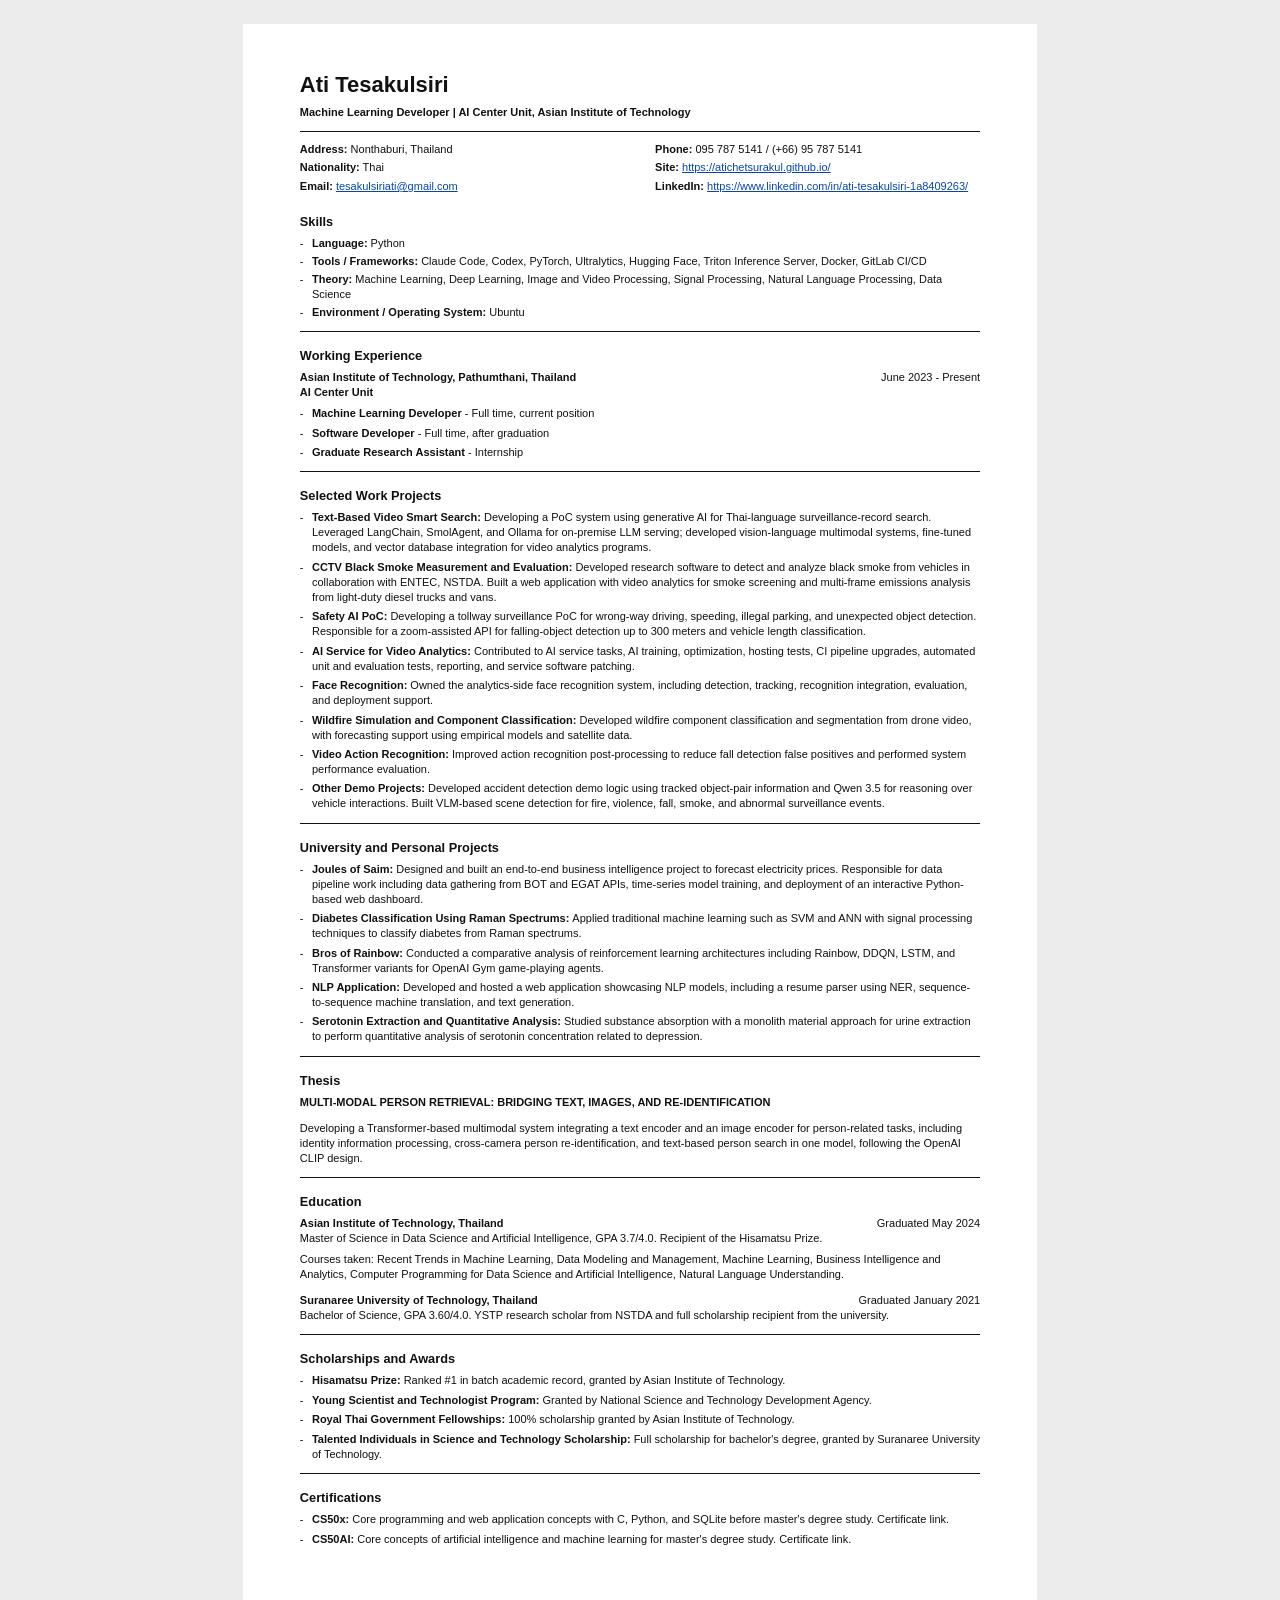
==== downloads/cv-en-basic.html @ c2bd446d "Replace Hugo site with static portfolio" ====
<!doctype html>
<html lang="en">
  <head>
    <meta charset="utf-8">
    <meta name="viewport" content="width=device-width, initial-scale=1">
    <title>Ati Tesakulsiri - Basic Resume</title>
    <style>
      :root {
        --ink: #111;
        --muted: #333;
        --line: #111;
        --link: #0645ad;
      }

      * {
        box-sizing: border-box;
      }

      html {
        background: #ececec;
        color: var(--ink);
        font-family: Arial, Helvetica, sans-serif;
        font-size: 11px;
        line-height: 1.36;
      }

      body {
        margin: 0;
      }

      a {
        color: var(--link);
        text-decoration: underline;
      }

      .sheet {
        background: #fff;
        margin: 24px auto;
        min-height: 297mm;
        padding: 13mm 15mm;
        width: 210mm;
      }

      .topline {
        display: grid;
        gap: 8mm;
        grid-template-columns: minmax(0, 1fr) minmax(0, 1fr);
        margin: 0 0 2mm;
      }

      .topline p {
        margin: 0 0 1mm;
      }

      h1,
      h2,
      h3,
      p,
      ul {
        margin-top: 0;
      }

      h1 {
        font-size: 2rem;
        line-height: 1.1;
        margin-bottom: 2mm;
      }

      h2 {
        font-size: 1.16rem;
        margin: 4mm 0 1.5mm;
      }

      h3 {
        font-size: 1rem;
        margin: 2.5mm 0 1mm;
      }

      .rule {
        border-top: 1px solid var(--line);
        font-size: 0;
        height: 0;
        margin: 3mm 0 2.5mm;
      }

      .rule::before {
        content: "--------------------------------------------------------------------------------";
        display: block;
        font-size: 1rem;
        line-height: 0;
        overflow: hidden;
        white-space: nowrap;
      }

      .muted {
        color: var(--muted);
      }

      .meta {
        display: flex;
        justify-content: space-between;
        gap: 10mm;
      }

      .meta strong {
        flex: 1;
      }

      .meta span {
        flex: 0 0 auto;
        text-align: right;
      }

      ul {
        list-style: none;
        padding: 0;
      }

      li {
        break-inside: avoid;
        margin: 0 0 1.2mm;
        padding-left: 3.2mm;
        position: relative;
      }

      li::before {
        content: "-";
        left: 0;
        position: absolute;
      }

      .skills li {
        margin-bottom: 0.8mm;
      }

      .project-title {
        font-weight: 700;
      }

      .project-title::after {
        content: ": ";
      }

      .compact {
        margin-bottom: 1.6mm;
      }

      @page {
        size: A4;
        margin: 0;
      }

      @media print {
        html,
        body {
          background: #fff;
        }

        .sheet {
          margin: 0;
          box-shadow: none;
        }
      }

      @media screen and (max-width: 840px) {
        .sheet {
          margin: 0;
          min-height: auto;
          padding: 24px;
          width: 100%;
        }

        .topline,
        .meta {
          display: block;
        }
      }
    </style>
  </head>
  <body>
    <main class="sheet">
      <h1>Ati Tesakulsiri</h1>
      <p><strong>Machine Learning Developer | AI Center Unit, Asian Institute of Technology</strong></p>
      <div class="rule"></div>

      <section class="topline">
        <div>
          <p><strong>Address:</strong> Nonthaburi, Thailand</p>
          <p><strong>Nationality:</strong> Thai</p>
          <p><strong>Email:</strong> <a href="mailto:tesakulsiriati@gmail.com">tesakulsiriati@gmail.com</a></p>
        </div>
        <div>
          <p><strong>Phone:</strong> 095 787 5141 / (+66) 95 787 5141</p>
          <p><strong>Site:</strong> <a href="https://atichetsurakul.github.io/">https://atichetsurakul.github.io/</a></p>
          <p><strong>LinkedIn:</strong> <a href="https://www.linkedin.com/in/ati-tesakulsiri-1a8409263/">https://www.linkedin.com/in/ati-tesakulsiri-1a8409263/</a></p>
        </div>
      </section>

      <h2>Skills</h2>
      <ul class="skills">
        <li><strong>Language:</strong> Python</li>
        <li><strong>Tools / Frameworks:</strong> Claude Code, Codex, PyTorch, Ultralytics, Hugging Face, Triton Inference Server, Docker, GitLab CI/CD</li>
        <li><strong>Theory:</strong> Machine Learning, Deep Learning, Image and Video Processing, Signal Processing, Natural Language Processing, Data Science</li>
        <li><strong>Environment / Operating System:</strong> Ubuntu</li>
      </ul>

      <div class="rule"></div>
      <h2>Working Experience</h2>
      <div class="meta">
        <strong>Asian Institute of Technology, Pathumthani, Thailand</strong>
        <span>June 2023 - Present</span>
      </div>
      <p class="compact"><strong>AI Center Unit</strong></p>
      <ul>
        <li><strong>Machine Learning Developer</strong> - Full time, current position</li>
        <li><strong>Software Developer</strong> - Full time, after graduation</li>
        <li><strong>Graduate Research Assistant</strong> - Internship</li>
      </ul>

      <div class="rule"></div>
      <h2>Selected Work Projects</h2>
      <ul>
        <li><span class="project-title">Text-Based Video Smart Search</span>Developing a PoC system using generative AI for Thai-language surveillance-record search. Leveraged LangChain, SmolAgent, and Ollama for on-premise LLM serving; developed vision-language multimodal systems, fine-tuned models, and vector database integration for video analytics programs.</li>
        <li><span class="project-title">CCTV Black Smoke Measurement and Evaluation</span>Developed research software to detect and analyze black smoke from vehicles in collaboration with ENTEC, NSTDA. Built a web application with video analytics for smoke screening and multi-frame emissions analysis from light-duty diesel trucks and vans.</li>
        <li><span class="project-title">Safety AI PoC</span>Developing a tollway surveillance PoC for wrong-way driving, speeding, illegal parking, and unexpected object detection. Responsible for a zoom-assisted API for falling-object detection up to 300 meters and vehicle length classification.</li>
        <li><span class="project-title">AI Service for Video Analytics</span>Contributed to AI service tasks, AI training, optimization, hosting tests, CI pipeline upgrades, automated unit and evaluation tests, reporting, and service software patching.</li>
        <li><span class="project-title">Face Recognition</span>Owned the analytics-side face recognition system, including detection, tracking, recognition integration, evaluation, and deployment support.</li>
        <li><span class="project-title">Wildfire Simulation and Component Classification</span>Developed wildfire component classification and segmentation from drone video, with forecasting support using empirical models and satellite data.</li>
        <li><span class="project-title">Video Action Recognition</span>Improved action recognition post-processing to reduce fall detection false positives and performed system performance evaluation.</li>
        <li><span class="project-title">Other Demo Projects</span>Developed accident detection demo logic using tracked object-pair information and Qwen 3.5 for reasoning over vehicle interactions. Built VLM-based scene detection for fire, violence, fall, smoke, and abnormal surveillance events.</li>
      </ul>

      <div class="rule"></div>
      <h2>University and Personal Projects</h2>
      <ul>
        <li><span class="project-title">Joules of Saim</span>Designed and built an end-to-end business intelligence project to forecast electricity prices. Responsible for data pipeline work including data gathering from BOT and EGAT APIs, time-series model training, and deployment of an interactive Python-based web dashboard.</li>
        <li><span class="project-title">Diabetes Classification Using Raman Spectrums</span>Applied traditional machine learning such as SVM and ANN with signal processing techniques to classify diabetes from Raman spectrums.</li>
        <li><span class="project-title">Bros of Rainbow</span>Conducted a comparative analysis of reinforcement learning architectures including Rainbow, DDQN, LSTM, and Transformer variants for OpenAI Gym game-playing agents.</li>
        <li><span class="project-title">NLP Application</span>Developed and hosted a web application showcasing NLP models, including a resume parser using NER, sequence-to-sequence machine translation, and text generation.</li>
        <li><span class="project-title">Serotonin Extraction and Quantitative Analysis</span>Studied substance absorption with a monolith material approach for urine extraction to perform quantitative analysis of serotonin concentration related to depression.</li>
      </ul>

      <div class="rule"></div>
      <h2>Thesis</h2>
      <p><strong>MULTI-MODAL PERSON RETRIEVAL: BRIDGING TEXT, IMAGES, AND RE-IDENTIFICATION</strong></p>
      <p>Developing a Transformer-based multimodal system integrating a text encoder and an image encoder for person-related tasks, including identity information processing, cross-camera person re-identification, and text-based person search in one model, following the OpenAI CLIP design.</p>

      <div class="rule"></div>
      <h2>Education</h2>
      <div class="meta">
        <strong>Asian Institute of Technology, Thailand</strong>
        <span>Graduated May 2024</span>
      </div>
      <p class="compact">Master of Science in Data Science and Artificial Intelligence, GPA 3.7/4.0. Recipient of the Hisamatsu Prize.</p>
      <p>Courses taken: Recent Trends in Machine Learning, Data Modeling and Management, Machine Learning, Business Intelligence and Analytics, Computer Programming for Data Science and Artificial Intelligence, Natural Language Understanding.</p>

      <div class="meta">
        <strong>Suranaree University of Technology, Thailand</strong>
        <span>Graduated January 2021</span>
      </div>
      <p>Bachelor of Science, GPA 3.60/4.0. YSTP research scholar from NSTDA and full scholarship recipient from the university.</p>

      <div class="rule"></div>
      <h2>Scholarships and Awards</h2>
      <ul>
        <li><strong>Hisamatsu Prize:</strong> Ranked #1 in batch academic record, granted by Asian Institute of Technology.</li>
        <li><strong>Young Scientist and Technologist Program:</strong> Granted by National Science and Technology Development Agency.</li>
        <li><strong>Royal Thai Government Fellowships:</strong> 100% scholarship granted by Asian Institute of Technology.</li>
        <li><strong>Talented Individuals in Science and Technology Scholarship:</strong> Full scholarship for bachelor's degree, granted by Suranaree University of Technology.</li>
      </ul>

      <div class="rule"></div>
      <h2>Certifications</h2>
      <ul>
        <li><strong>CS50x:</strong> Core programming and web application concepts with C, Python, and SQLite before master's degree study. Certificate link.</li>
        <li><strong>CS50AI:</strong> Core concepts of artificial intelligence and machine learning for master's degree study. Certificate link.</li>
      </ul>
    </main>
  </body>
</html>
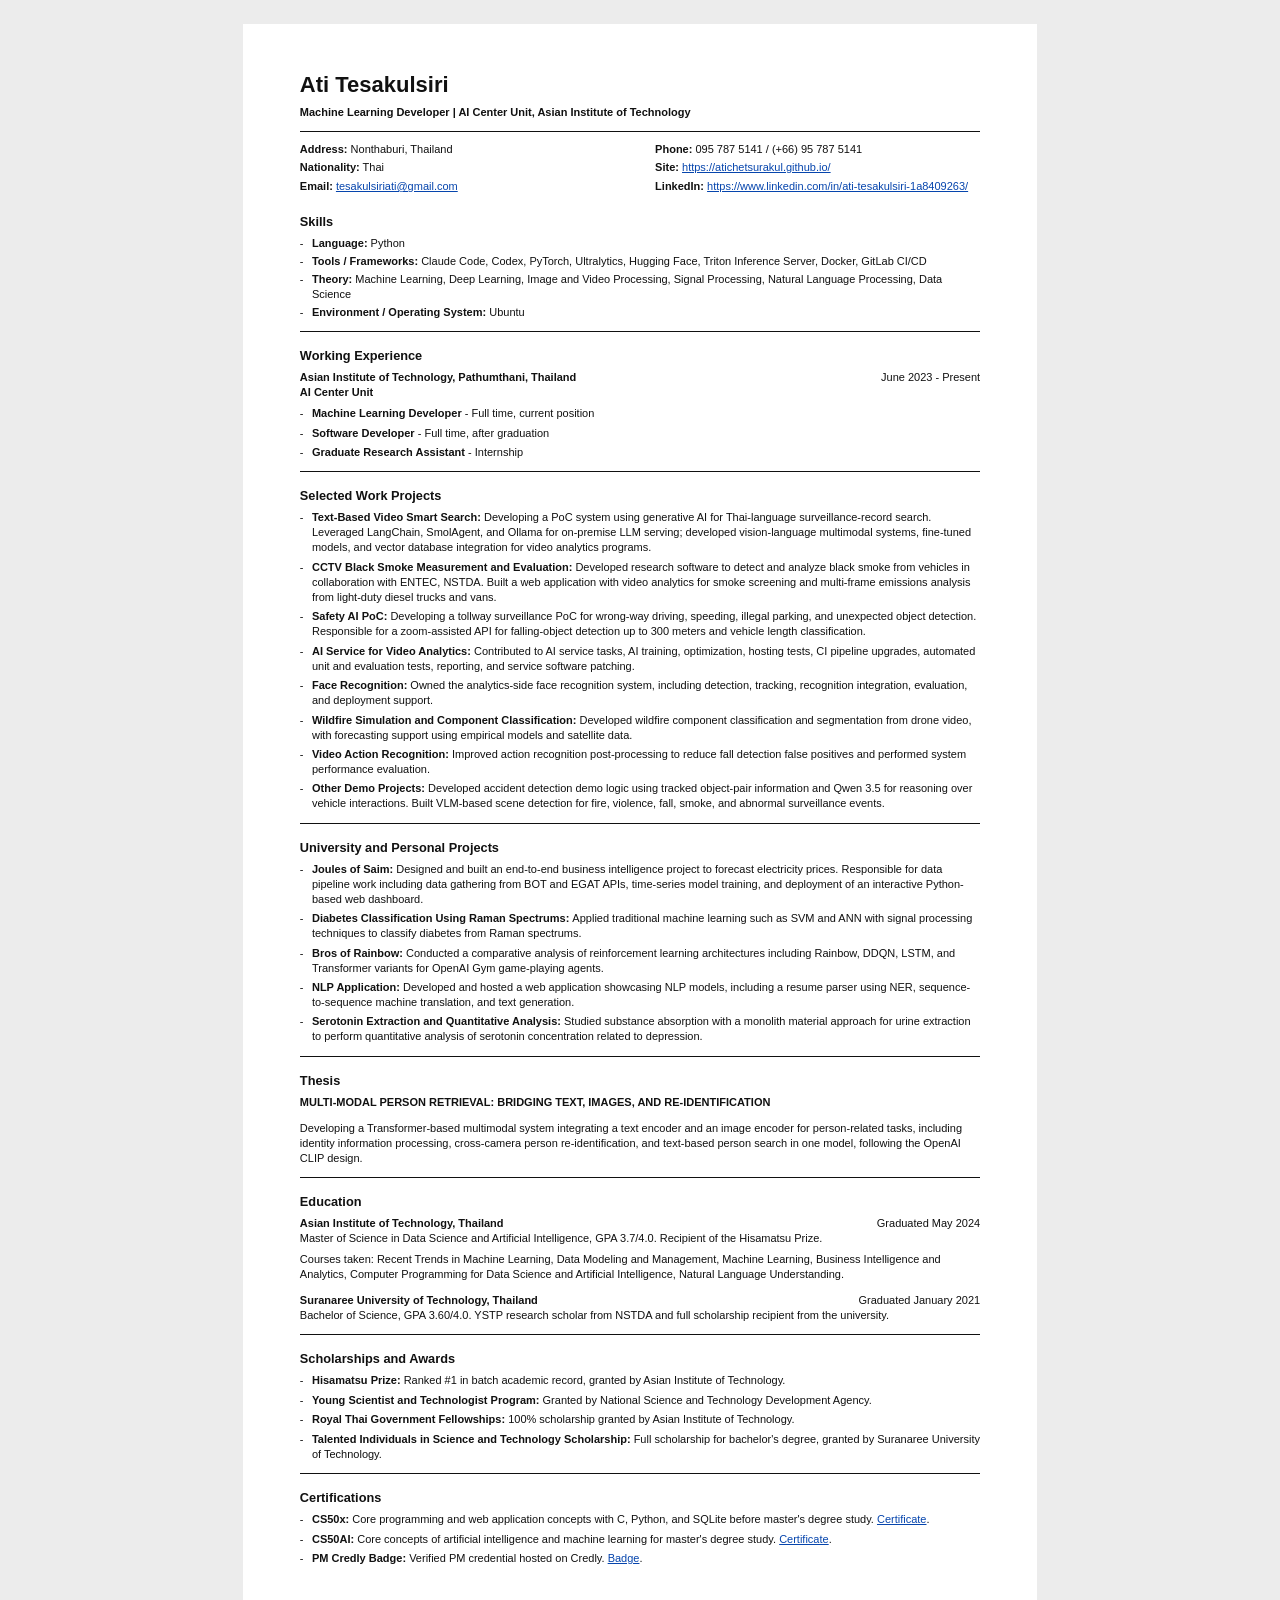
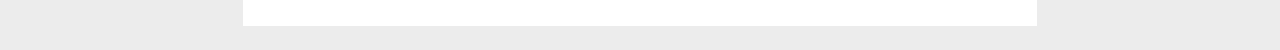
==== commit 3d2af8c5: "update" ====
--- a/downloads/cv-en-basic.html
+++ b/downloads/cv-en-basic.html
@@ -272,8 +272,9 @@
       <div class="rule"></div>
       <h2>Certifications</h2>
       <ul>
-        <li><strong>CS50x:</strong> Core programming and web application concepts with C, Python, and SQLite before master's degree study. Certificate link.</li>
-        <li><strong>CS50AI:</strong> Core concepts of artificial intelligence and machine learning for master's degree study. Certificate link.</li>
+        <li><strong>CS50x:</strong> Core programming and web application concepts with C, Python, and SQLite before master's degree study. <a href="https://certificates.cs50.io/3754a2b9-0e35-440f-928b-9ff6959c5992.pdf?size=letter">Certificate</a>.</li>
+        <li><strong>CS50AI:</strong> Core concepts of artificial intelligence and machine learning for master's degree study. <a href="https://certificates.cs50.io/dab00252-47f3-417e-a438-5988f85d8ee1.pdf?size=letter">Certificate</a>.</li>
+        <li><strong>PM Credly Badge:</strong> Verified PM credential hosted on Credly. <a href="https://www.credly.com/badges/9b8fa800-9750-4112-a1b1-28ba5f8a7105">Badge</a>.</li>
       </ul>
     </main>
   </body>
